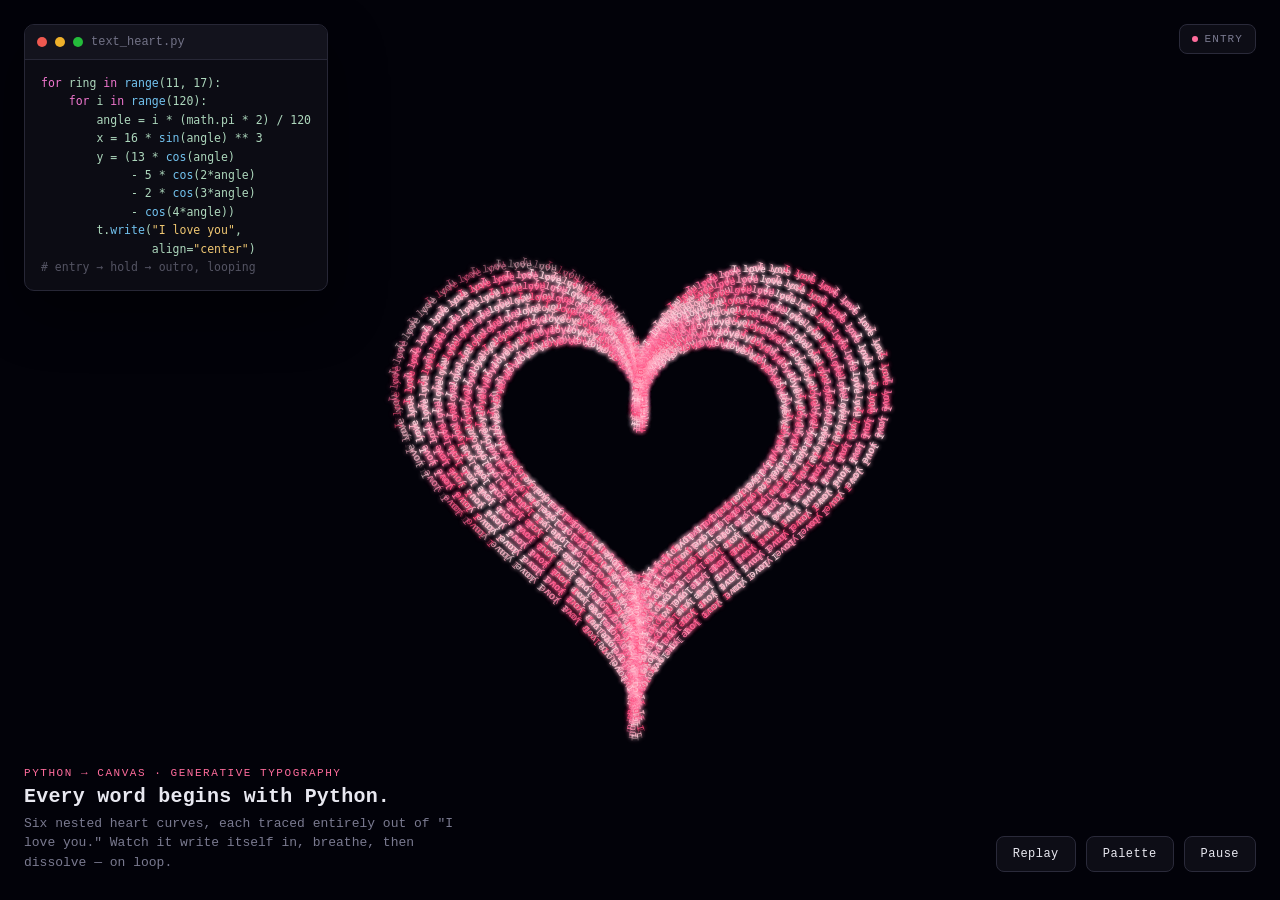
==== index.html @ 11e13be6 "Add files via upload" ====
<!DOCTYPE html>
<html lang="en">
<head>
<meta charset="UTF-8">
<meta name="viewport" content="width=device-width, initial-scale=1.0">
<title>I Love You — Generative Text Heart</title>
<link rel="stylesheet" href="style.css">
</head>
<body>

<div id="stage">
  <canvas id="canvas"></canvas>

  <div id="code-panel">
    <div class="titlebar">
      <span class="dot red"></span><span class="dot yellow"></span><span class="dot green"></span>
      <span>text_heart.py</span>
    </div>
    <pre><span class="kw">for</span> ring <span class="kw">in</span> <span class="fn">range</span>(11, 17):
    <span class="kw">for</span> i <span class="kw">in</span> <span class="fn">range</span>(120):
        angle = i * (math.pi * 2) / 120
        x = 16 * <span class="fn">sin</span>(angle) ** 3
        y = (13 * <span class="fn">cos</span>(angle)
             - 5 * <span class="fn">cos</span>(2*angle)
             - 2 * <span class="fn">cos</span>(3*angle)
             - <span class="fn">cos</span>(4*angle))
        t.<span class="fn">write</span>(<span class="str">"I love you"</span>,
                align=<span class="str">"center"</span>)
<span class="cm"># entry → hold → outro, looping</span></pre>
  </div>

  <div id="caption">
    <div class="eyebrow">Python → Canvas · Generative Typography</div>
    <h1>Every word begins with Python.</h1>
    <p>Six nested heart curves, each traced entirely out of "I love you." Watch it write itself in, breathe, then dissolve — on loop.</p>
  </div>

  <div id="phase-indicator">
    <span class="dot-live"></span><span id="phase-label">Entry</span>
  </div>

  <div id="controls">
    <button id="btn-replay">Replay</button>
    <button id="btn-palette">Palette</button>
    <button id="btn-pause">Pause</button>
  </div>
</div>

<script src="script.js"></script>
</body>
</html>
---- style.css ----
:root {
  --bg: #05050a;
  --panel-bg: #0d0d16;
  --panel-border: #2a2a3a;
  --text: #e8e8f0;
  --muted: #7a7a90;
  --accent: #ff6c9c;
}

* { box-sizing: border-box; }

html, body {
  margin: 0;
  padding: 0;
  width: 100%;
  height: 100%;
  background: var(--bg);
  overflow: hidden;
  font-family: 'Courier New', Consolas, monospace;
}

#stage {
  position: relative;
  width: 100vw;
  height: 100vh;
}

canvas {
  display: block;
  width: 100%;
  height: 100%;
}

#code-panel {
  position: absolute;
  top: 24px;
  left: 24px;
  max-width: 380px;
  background: var(--panel-bg);
  border: 1px solid var(--panel-border);
  border-radius: 10px;
  box-shadow: 0 20px 60px rgba(0,0,0,0.5);
  overflow: hidden;
  opacity: 0.94;
  transition: opacity 0.3s ease;
}

#code-panel:hover { opacity: 1; }

#code-panel .titlebar {
  display: flex;
  align-items: center;
  gap: 8px;
  padding: 10px 12px;
  background: #15151f;
  border-bottom: 1px solid var(--panel-border);
  font-size: 12px;
  color: var(--muted);
}

.dot { width: 10px; height: 10px; border-radius: 50%; }
.dot.red { background: #ff5f56; }
.dot.yellow { background: #ffbd2e; }
.dot.green { background: #27c93f; }

#code-panel pre {
  margin: 0;
  padding: 14px 16px;
  font-size: 11.5px;
  line-height: 1.6;
  color: #b9e6c9;
  white-space: pre-wrap;
  max-height: 46vh;
  overflow-y: auto;
}

#code-panel .kw { color: #ff7edb; }
#code-panel .fn { color: #7ad0ff; }
#code-panel .cm { color: #5a5a6a; }
#code-panel .str { color: #ffd479; }

#caption {
  position: absolute;
  bottom: 28px;
  left: 24px;
  color: var(--text);
  max-width: 460px;
}

#caption .eyebrow {
  font-size: 11px;
  letter-spacing: 0.14em;
  text-transform: uppercase;
  color: var(--accent);
  margin-bottom: 6px;
}

#caption h1 {
  font-size: 20px;
  margin: 0 0 6px 0;
  font-weight: 600;
  letter-spacing: 0.01em;
}

#caption p {
  margin: 0;
  font-size: 13px;
  color: var(--muted);
  line-height: 1.5;
}

#controls {
  position: absolute;
  bottom: 28px;
  right: 24px;
  display: flex;
  gap: 10px;
}

#controls button {
  font-family: inherit;
  font-size: 12px;
  letter-spacing: 0.04em;
  color: var(--text);
  background: var(--panel-bg);
  border: 1px solid var(--panel-border);
  padding: 10px 16px;
  border-radius: 8px;
  cursor: pointer;
  transition: border-color 0.2s ease, transform 0.1s ease;
}

#controls button:hover { border-color: var(--accent); }
#controls button:active { transform: scale(0.96); }

#phase-indicator {
  position: absolute;
  top: 24px;
  right: 24px;
  font-size: 11px;
  letter-spacing: 0.1em;
  text-transform: uppercase;
  color: var(--muted);
  background: var(--panel-bg);
  border: 1px solid var(--panel-border);
  padding: 8px 12px;
  border-radius: 8px;
}

#phase-indicator .dot-live {
  display: inline-block;
  width: 6px;
  height: 6px;
  border-radius: 50%;
  background: var(--accent);
  margin-right: 6px;
  animation: pulse 1.4s ease-in-out infinite;
}

@keyframes pulse {
  0%, 100% { opacity: 1; }
  50% { opacity: 0.3; }
}

@media (max-width: 640px) {
  #code-panel { display: none; }
  #caption { right: 24px; bottom: 100px; }
  #controls { bottom: 24px; }
  #phase-indicator { display: none; }
}

@media (prefers-reduced-motion: reduce) {
  canvas { display: none; }
  #stage::after {
    content: "Motion reduced — animation paused for accessibility.";
    color: var(--muted);
    position: absolute;
    top: 50%;
    left: 50%;
    transform: translate(-50%, -50%);
  }
}
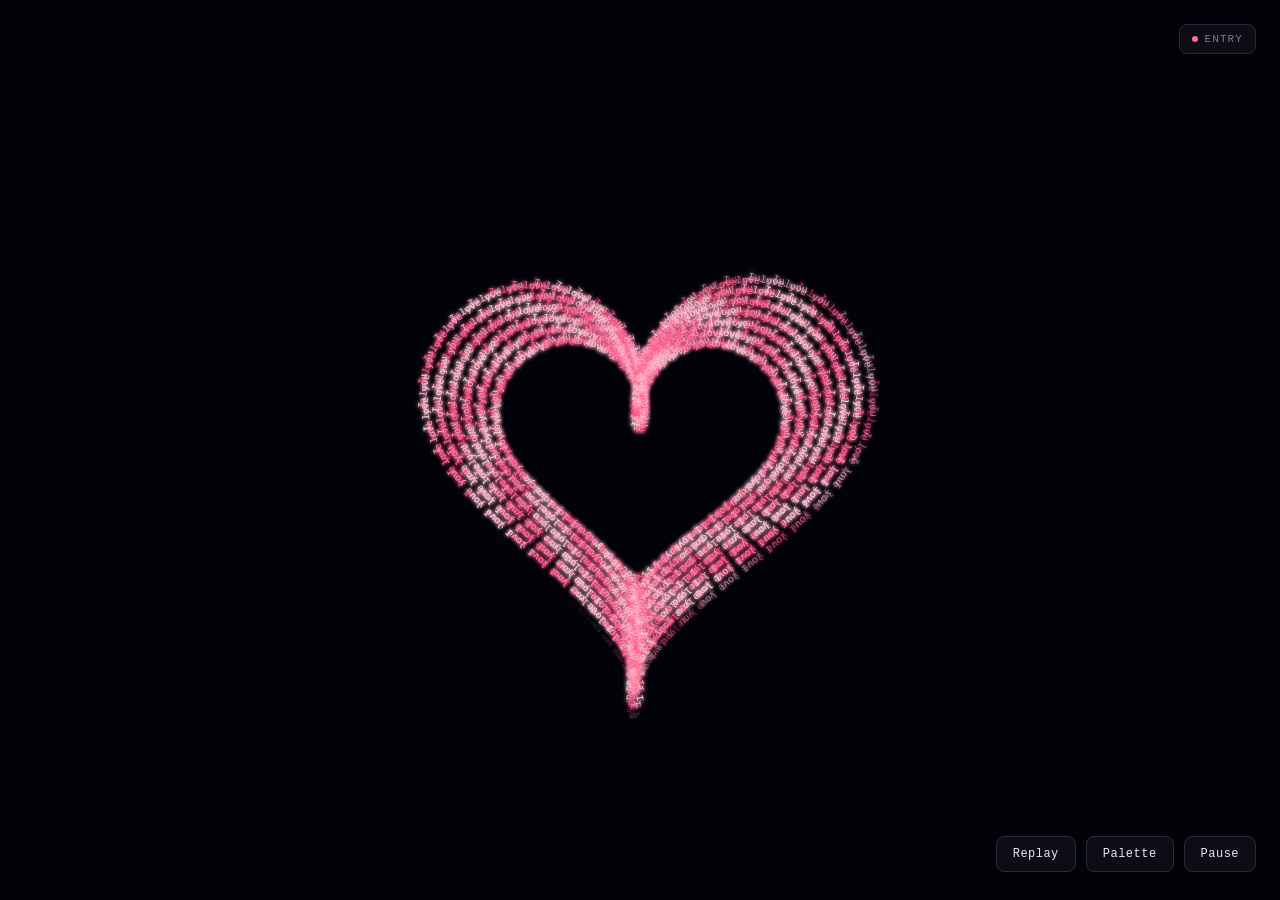
==== commit feadb9c0: "Add files via upload" ====
--- a/index.html
+++ b/index.html
@@ -10,30 +10,6 @@
 
 <div id="stage">
   <canvas id="canvas"></canvas>
-
-  <div id="code-panel">
-    <div class="titlebar">
-      <span class="dot red"></span><span class="dot yellow"></span><span class="dot green"></span>
-      <span>text_heart.py</span>
-    </div>
-    <pre><span class="kw">for</span> ring <span class="kw">in</span> <span class="fn">range</span>(11, 17):
-    <span class="kw">for</span> i <span class="kw">in</span> <span class="fn">range</span>(120):
-        angle = i * (math.pi * 2) / 120
-        x = 16 * <span class="fn">sin</span>(angle) ** 3
-        y = (13 * <span class="fn">cos</span>(angle)
-             - 5 * <span class="fn">cos</span>(2*angle)
-             - 2 * <span class="fn">cos</span>(3*angle)
-             - <span class="fn">cos</span>(4*angle))
-        t.<span class="fn">write</span>(<span class="str">"I love you"</span>,
-                align=<span class="str">"center"</span>)
-<span class="cm"># entry → hold → outro, looping</span></pre>
-  </div>
-
-  <div id="caption">
-    <div class="eyebrow">Python → Canvas · Generative Typography</div>
-    <h1>Every word begins with Python.</h1>
-    <p>Six nested heart curves, each traced entirely out of "I love you." Watch it write itself in, breathe, then dissolve — on loop.</p>
-  </div>
 
   <div id="phase-indicator">
     <span class="dot-live"></span><span id="phase-label">Entry</span>
--- a/style.css
+++ b/style.css
@@ -29,84 +29,6 @@
   display: block;
   width: 100%;
   height: 100%;
-}
-
-#code-panel {
-  position: absolute;
-  top: 24px;
-  left: 24px;
-  max-width: 380px;
-  background: var(--panel-bg);
-  border: 1px solid var(--panel-border);
-  border-radius: 10px;
-  box-shadow: 0 20px 60px rgba(0,0,0,0.5);
-  overflow: hidden;
-  opacity: 0.94;
-  transition: opacity 0.3s ease;
-}
-
-#code-panel:hover { opacity: 1; }
-
-#code-panel .titlebar {
-  display: flex;
-  align-items: center;
-  gap: 8px;
-  padding: 10px 12px;
-  background: #15151f;
-  border-bottom: 1px solid var(--panel-border);
-  font-size: 12px;
-  color: var(--muted);
-}
-
-.dot { width: 10px; height: 10px; border-radius: 50%; }
-.dot.red { background: #ff5f56; }
-.dot.yellow { background: #ffbd2e; }
-.dot.green { background: #27c93f; }
-
-#code-panel pre {
-  margin: 0;
-  padding: 14px 16px;
-  font-size: 11.5px;
-  line-height: 1.6;
-  color: #b9e6c9;
-  white-space: pre-wrap;
-  max-height: 46vh;
-  overflow-y: auto;
-}
-
-#code-panel .kw { color: #ff7edb; }
-#code-panel .fn { color: #7ad0ff; }
-#code-panel .cm { color: #5a5a6a; }
-#code-panel .str { color: #ffd479; }
-
-#caption {
-  position: absolute;
-  bottom: 28px;
-  left: 24px;
-  color: var(--text);
-  max-width: 460px;
-}
-
-#caption .eyebrow {
-  font-size: 11px;
-  letter-spacing: 0.14em;
-  text-transform: uppercase;
-  color: var(--accent);
-  margin-bottom: 6px;
-}
-
-#caption h1 {
-  font-size: 20px;
-  margin: 0 0 6px 0;
-  font-weight: 600;
-  letter-spacing: 0.01em;
-}
-
-#caption p {
-  margin: 0;
-  font-size: 13px;
-  color: var(--muted);
-  line-height: 1.5;
 }
 
 #controls {
@@ -163,8 +85,6 @@
 }
 
 @media (max-width: 640px) {
-  #code-panel { display: none; }
-  #caption { right: 24px; bottom: 100px; }
   #controls { bottom: 24px; }
   #phase-indicator { display: none; }
 }
